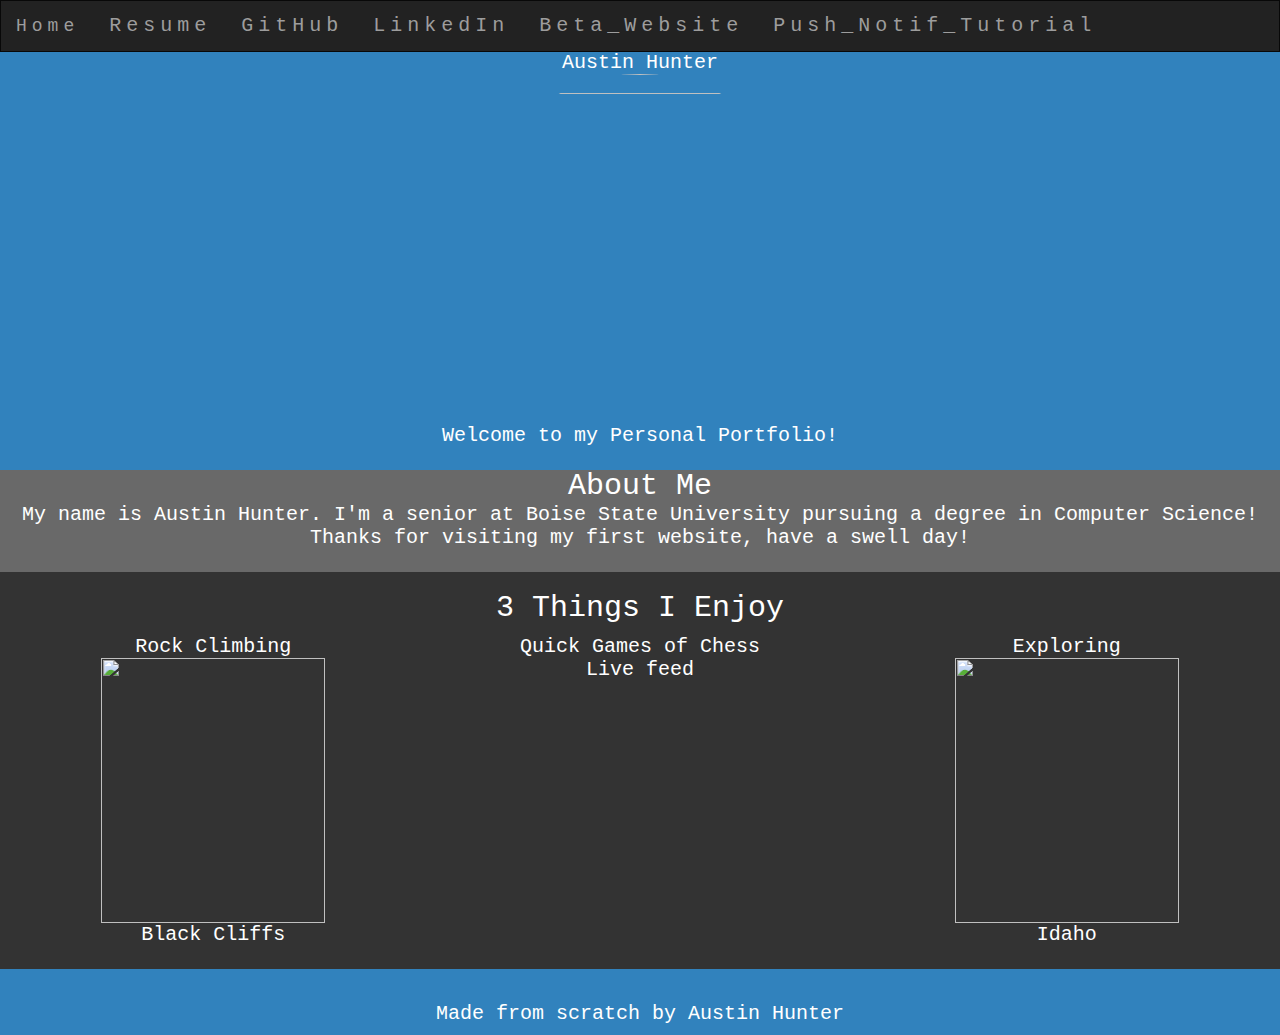
==== index.html @ 00f62030 "Added link" ====
<!DOCTYPE html>
<html lang="en">
<head>
    <title>Austin Hunter</title>
    <meta charset="utf-8">
    <meta name="viewport" content="width=device-width, initial-scale=1">
    <link rel="stylesheet" href="https://maxcdn.bootstrapcdn.com/bootstrap/3.3.7/css/bootstrap.min.css">
    <script src="https://ajax.googleapis.com/ajax/libs/jquery/3.3.1/jquery.min.js"></script>
    <script src="https://maxcdn.bootstrapcdn.com/bootstrap/3.3.7/js/bootstrap.min.js"></script>
    <link rel="stylesheet" type="text/css" href="resources/css/common.css">
    <link rel="stylesheet" type="text/css" href="resources/css/mainStyles.css">

</head>
<body>
  <nav class="navbar navbar-inverse">
    <div class="container-fluid">
      <div class="navbar-header">
        <button type="button" class="navbar-toggle" data-toggle="collapse" data-target="#myNavbar">
          <span class="icon-bar"></span>
          <span class="icon-bar"></span>
          <span class="icon-bar"></span>
        </button>
        <a class="navbar-brand" href="#index.html">Home</a>
      </div>
      <div class="collapse navbar-collapse" id="myNavbar">
        <ul class="nav navbar-nav navbar-left">
          <li><a href="src/Resume01.html" target="_blank">Resume</a></li>
          <li><a href="https://github.com/AustinWalkerHunter" target="_blank">GitHub</a></li>
          <li><a href="https://www.linkedin.com/in/austin-hunter-182105b3/" target="_blank">LinkedIn</a></li>
          <li><a href="https://agile-wave-45393.herokuapp.com" target="_blank">Beta_Website</a></li>
          <li><a href="http://firebasenotificationsnodejs.simplesite.com/442211471" target="_blank">Push_Notif_Tutorial</a></li>
          <!--<li><a href="src/Contact.html" target="_blank">Contact</a></li>-->
        </ul>
        </div>
      </div>
    </div>
  </nav>
  <div class="bg-1">
    <div class="container-fluid text-center">
      <h1>Austin Hunter</h1>
        <img src="resources/Professional_Head_Shot.jpg" class="img-responsive img-circle" style="display:inline" width="350" height="350">
          <p> Welcome to my Personal Portfolio! <br><br></p>
    </div>
  </div>
  <div class="container-fluid bg-2 text-center">
    <div class="container-fluid text-center">
      <h2 style="font-size:150%;">About Me<br></h2>
    </div>
    <p> My name is Austin Hunter. I'm a senior at Boise State University pursuing a degree in Computer
      Science! Thanks for visiting my first website, have a swell day!<br> <br> </p>
  </div>
  <div class="container-fluid bg-3 text-center">
    <h3 style="font-size:150%;"> 3 Things I Enjoy </h3>
    <div class="row">
      <div class="col-sm-4">
        <p>Rock Climbing</p>
        <img src="resources/Rock.jpg" class="pic">
        <p>Black Cliffs</p>
      </div>
      <div class="col-sm-4">
          <p>Quick Games of Chess</p>
        <!--<img src="resources/Chess.gif" class="pic">-->
            <script class="pic" src="https://lichess.org/tv/embed?w=400&h=400"></script>
              <p>Live feed</p>
      </div>
      <div class="col-sm-4">
        <p>Exploring</p>
        <img src="resources/Mountain.JPG" class="pic">
          <p>Idaho</p>
      </div>
    </div>
    <p> <br> </p>
  </div>
</body>

<footer>
  <div class="text-center">
    <p> <br> Made from scratch by Austin Hunter <br></p>
  </div>
</footer>

</html>
---- resources/css/common.css ----
body,ul,ol,li,h1,h2,form,legend,input,textarea,p,th,td{margin:0;padding:0}table{border-collapse:collapse;border-spacing:0}img{border:0}em,strong,th{font-style:normal;font-weight:400}li{list-style:none}th{text-align:left}h1,h2,h3{font-size:100%;font-weight:400}input,textarea,select,button{font-family:inherit;font-size:inherit;font-weight:inherit}time{display:inline-block;white-space:nowrap}@font-face{font-family:lichess;src:url(/assets/font82/fonts/lichess.eot);src:url(/assets/font82/fonts/lichess.eot?#iefix) format("embedded-opentype"),url(/assets/font82/fonts/lichess.woff) format("woff"),url(/assets/font82/fonts/lichess.ttf) format("truetype");font-weight:400;font-style:normal}@font-face{font-family:'pt serif';font-style:italic;font-weight:400;src:local('PT Serif Italic'),local('PTSerif-Italic'),url(https://fonts.gstatic.com/s/ptserif/v8/03aPdn7fFF3H6ngCgAlQzPk_vArhqVIZ0nv9q090hN8.woff2) format('woff2');unicode-range:U+0000-00FF,U+0131,U+0152-0153,U+02C6,U+02DA,U+02DC,U+2000-206F,U+2074,U+20AC,U+2212,U+2215,U+E0FF,U+EFFD,U+F000}.is::before,[data-icon]::before,.user_link .line,.is-after::after{font-size:1.2em;vertical-align:middle;font-family:lichess!important;font-style:normal!important;font-weight:400!important;text-transform:none!important;speak:none;line-height:1;-webkit-font-smoothing:antialiased;-moz-osx-font-smoothing:grayscale;content:attr(data-icon)}.is.text::before,.text[data-icon]::before{margin-right:.27em}[data-icon].is2::before{font-size:20px}[data-icon].is3::before{font-size:22px}[data-icon].is4::before{font-size:30px}.is4.text::before{margin-right:10px}.user_link.online .line,.is-green::before{color:#759900}.is-red::before{color:#dc322f}.is-gold::before{color:#d59120}a.blue{color:#3893e8!important}.user_link .line{opacity:.4;display:inline-block;width:1.5em;text-align:center;vertical-align:-.15em}.user_link.online .line,.user_link .line.patron{opacity:.8}.user_link.online .line.patron{opacity:1}.user_link .line::before{content:'î€'}.user_link .line.patron::before{content:'î€™'}.user_link .line.moderator::before{content:'î€‚'}body.blind_mode .is::before,body.blind_mode .is::after,body.blind_mode [data-icon]::before{content:none;display:none;visibility:hidden}body.blind_mode #blind_mode{text-align:center;padding:5px 0;background:#888;margin-left:0;height:auto}.color-icon.white::before{content:"K"}.color-icon.black::before{content:"J"}.color-icon.random::before{content:"l"}@font-face{font-family:chesssanspiratf;src:url(../fonts/ChessSansPiratf.eot);src:url(../fonts/ChessSansPiratf.eot?#iefix) format("embedded-opentype"),url(../fonts/ChessSansPiratf.woff) format("woff"),url(../fonts/ChessSansPiratf.ttf) format("truetype"),url(../fonts/ChessSansPiratf.svg#lichess) format("svg")}.thin{font-family:roboto}#blind_mode{margin-left:-99999px;height:0}group.radio{display:flex;border-radius:3px;overflow:hidden;border:1px solid #ccc}group.radio div{flex:1 1 auto;position:relative}group.radio input{position:absolute;left:-99999px}group.radio label{box-sizing:border-box;padding:10px;height:100%;background:#fff;display:flex;align-items:center;justify-content:center;cursor:pointer;border-right:1px solid #ccc;transition:background .13s;-moz-user-select:none;-webkit-user-select:none}group.radio div:last-child label{border-right:0}group.radio input:checked+label{background:#d81b60;font-weight:500;color:#fff}#infscr-loading .spinner{margin:10px auto}@keyframes spinnerRotate{100%{transform:rotate(360deg)}}@keyframes spinnerDash{0%,10%{stroke-dasharray:1,270;stroke-dashoffset:0}40%{stroke-dasharray:89,240;stroke-dashoffset:0}100%{stroke-dasharray:1,240;stroke-dashoffset:-110}}@keyframes spinnerColor{0%,20%,100%{stroke:#42a5f5}30%,45%{stroke:#f44336}50%,70%{stroke:#fdd835}75%,95%{stroke:#4caf50}}.inf-more{width:100%}.spinner{width:40px;height:40px;margin:auto}.spinner svg{animation:spinnerRotate 1.5s linear infinite}.spinner circle{stroke:#42a5f5;stroke-width:4;animation:spinnerDash 1.275s ease-in-out infinite,spinnerColor 5.1s linear infinite}.white .spinner circle{animation:spinnerDash 1.275s ease-in-out infinite;stroke:#fff}@keyframes ddloader{0%{background-position:left}100%{background-position:right}}.ddloader{background:url(../images/loader/blackx1.png) no-repeat;animation:ddloader .5s steps(15) infinite;vertical-align:middle;display:inline-block;width:32px;height:8px}#powerTip,#miniGame{width:224px;min-height:3em;cursor:default;background-color:#fff;border:1px solid silver;display:none;position:absolute;z-index:900000;box-shadow:0 .5px 5px rgba(0,0,0,.25),0 .5px 8px rgba(0,0,0,.15)}#miniGame{min-height:262px}#powerTip signal{float:right;margin-right:2px}#powerTip>.title{height:62px;padding:5px 3px;border-bottom:1px solid silver}#powerTip>.title a.user_link{display:block;overflow:hidden;text-overflow:ellipsis}#powerTip a.mini_board{border-width:0 0 1px}#powerTip .mod_info_box{position:relative;padding:5px;background:#888;color:#eee;white-space:nowrap}#powerTip .mod_marks{position:absolute;top:0;right:0;padding:3px 5px;background:#dc322f}#powerTip .mod_marks i{padding:0}#powerTip .country{float:right;font-size:.9em;padding-right:3px}#powerTip .ratings{text-align:center;margin-top:3px}#powerTip .ratings>span{padding:2px 3px;width:20%;text-align:left}#powerTip>.actions{width:100%;display:flex}#powerTip>.actions a{flex:0 0 auto;margin:0;border-radius:0;font-size:.9em;letter-spacing:-1px;text-align:center;padding:0 12px;height:30px;line-height:30px;cursor:pointer;border-width:0 1px 0 0}#powerTip>.actions a.relation{flex:1 1 100%;border-right:0}#powerTip>.actions i{font-style:normal}#powerTip>.actions i::before{font-size:1.5em}#powerTip .confirm{margin-top:10px;width:100%;text-align:center}#powerTip>.game_legend{text-align:center;border-bottom:1px solid silver;padding:3px 0}#powerTip>.score{display:block;font-size:1.2em;text-align:center;border-top:1px solid silver;padding:3px 0}#powerTip>.info .title{display:block;padding:10px 15px;border-bottom:1px solid silver;text-align:center;text-transform:uppercase}#powerTip>.info .content{display:block;padding:15px}#powerTip .spinner{margin:20px auto}#miniGame .spinner{margin:82px auto 0}.clearfix::after{content:".";display:block;height:0;clear:both;visibility:hidden}.clearfix{display:inline-block}.none{display:none}html{min-height:100%}body{font:12px noto sans,lucida grande,lucida sans unicode,Geneva,Verdana,Sans-Serif;color:#707070;background:#eee;background-image:linear-gradient(to bottom,#d7d7d7 0%,#eeeeee 116px);overflow-x:hidden;cursor:default}body.no-select{-moz-user-select:none;-webkit-user-select:none}body.fixed-scroll{overflow-y:scroll}a,a:visited,button,input{color:#747474}a,a:visited,button,.button{cursor:pointer}a,a:hover,a:visited{text-decoration:none}button.a{border:none;background:0 0}strong{font-weight:700}.small{font-size:11.5px}#site_header{width:200px;float:left;position:relative}#site_header a.lang_fallback{font-weight:700;display:inline-block;margin-right:1em}body>div.content{width:1005px;margin:35px auto 30px}.data-count::after,.unread{padding:1px 5px 1px 4px;font-weight:700;border-radius:2px;font-size:.9em}.data-count::after{content:attr(data-count);top:0;right:0;position:absolute;height:11px;padding:1px 4px 1px 3px;line-height:10px}.data-count[data-count='0']::after{display:none}#top{position:relative;height:24px;width:1005px;margin:0 auto;padding-top:5px;box-sizing:border-box;display:flex;flex-flow:row-reverse}#top:hover{z-index:5001}#top .link{font-size:13px;height:24px;line-height:24px;padding:0 8px}#top .dasher .anon{font-size:16px;padding:0 7px}#top>*{position:relative}#top .dropdown{display:none;position:absolute;right:0;top:28px;background:#fff;z-index:3;box-shadow:2px 5px 6px rgba(0,0,0,.3)}#top .shown .dropdown{display:block}#top .dropdown .initiating .spinner{padding:10px 30px}#top .shown a.toggle{background:#fff;height:28px}#top .signin{margin:3px .5em 0;border-color:#d85000;padding:1px 5px;height:17px}#top a.toggle{display:block;transition:color .13s}#top .toggle:hover{color:#303030}@keyframes pulse-once{0%{background:#d85000}100%{background:0 0}}#top a.toggle.pulse{animation:pulse-once 1.5s linear}#reconnecting{opacity:0}body.offline #reconnecting,#network_error{display:inline-block;opacity:1;color:#dc322f}@keyframes reconnected{0%{opacity:1;color:#759900}100%{opacity:0;color:#759900;transform:translateY(-15px)}}body.online.reconnected #reconnecting{animation:reconnected 2s ease-out 1s backwards}body.online #reconnecting::before{content:'J'}#clinput{display:flex;height:24px}#clinput a.link:hover{color:#303030}#clinput input{border:0;border:none;border-bottom:1px solid #888;background:0 0;font-size:14px;color:#555;line-height:24px;margin-right:14px;display:none}#clinput.shown input{display:inline-block}#clinput input:focus{outline:none}body.dark #clinput input{color:#aaa}#site_description{position:absolute;top:-100px}#lichess{margin-left:211px}#site_title{width:130px;font-size:30px;display:block;margin-bottom:3px;color:#555;opacity:.7;transition:opacity .13s;white-space:nowrap}#site_title:hover{opacity:1}#site_title span.extension{opacity:.7}#site_title span.kiddo{opacity:.7;margin-right:5px;font-size:.9em}.country>img{vertical-align:middle}div.content_box{border:1px solid #ccc;background:#fff;padding:20px 24px 24px;text-align:left;box-shadow:0 1px 4px rgba(0,0,0,.15)}div.content_box h1{font-size:1.8em;font-weight:400;display:inline}div.content_box.small_box{width:530px}div.content_box.no_padding{padding:0}div.content_box.no_padding h1{display:block;padding:20px 25px}div.content_box_top{padding:10px 0 0 20px;background-color:#f0f0f0;background-image:linear-gradient(to bottom,#fafafa 0%,#f0f0f0 100%);text-shadow:0 1px 0 #fff}div.content_box_top .link:hover{background:#fff}div.content_box_top h1.lichess_title{display:inline;padding:0}div.content_box .content_box_content{padding:20px}div.content_box_inter{padding-left:25px;background:#f0f0f0;border-top:1px solid #ccc;border-bottom:1px solid #ccc;display:block;white-space:nowrap}div.content_box .lichess_title{font-size:2em;display:block;margin-bottom:.5em}div.content_box table.datatable{width:100%;margin-top:20px}div.content_box table.datatable td{padding:5px 10px}div.content_box table.datatable tr:nth-child(odd){background:#eee}table.slist{width:100%;border-bottom:1px solid #d4d4d4}table.slist thead th{border-top:1px solid #d4d4d4;border-bottom:1px solid #d4d4d4;padding:.4em .6em}table.slist thead th.large{font-size:1.4em}table.slist td{padding:.6em;font-size:1.1em}table.slist td .label{font-family:monospace;font-size:10px}table.slist tbody tr:nth-child(even){background:#f4f4f4}table.slist td:first-child,table.slist th:first-child{padding-left:25px}div.side h2{text-align:center;font-size:1.5em}.side_box{margin-top:12px;margin-left:-30px;width:226px;box-sizing:border-box}div.side_box,div.box{border:1px solid #ccc}div.side_box.padded{padding:7px}div.side_box .top,div.box .top{border-bottom:1px solid #ccc;padding:3px 5px;font-weight:700;color:#999}div.side_box .padded{padding:7px}@media(max-width:1070px){.side_box,#site_header a.stream{margin-left:0!important;width:196px!important}}.notification .message_infos,.notification .game_infos,div.side_box .game_infos{padding-left:36px;position:relative}.notification .message_infos,.notification .game_infos{display:block}div.side_box .game_infos{border-bottom:1px solid #ccc;padding-bottom:8px;margin-bottom:6px}div.side_box .players .player{overflow:hidden;white-space:nowrap}.notification .message_infos::before,.notification .game_infos::before,div.side_box .game_infos::before{position:absolute;top:2px;left:0;font-size:30px;opacity:.7}.side_box .bookmark{position:absolute;right:0;z-index:10;display:none}.side_box .bookmark,body.mobile .side_box .bookmark{display:block}.bookmark:not(.bookmarked) .on,.bookmark.bookmarked .off{display:none}div.side_box .game_infos .setup{display:block}div.side_box .game_infos .variant-link{border-bottom:1px dotted #747474}div.side_box div.status{text-align:center;margin-top:5px}div.side_box div.user_tv h2{overflow:hidden;text-overflow:ellipsis;white-space:nowrap}#chat.side_box{height:350px}div.side div.confrontation{text-align:center;margin-bottom:5px}div.side div.confrontation em{font-style:italic}div.side div.buttons{width:228px;margin-left:-30px;margin-top:2em;text-align:center}div.side form.search{margin:1em 0 0}div.side form.search input{box-sizing:border-box;border:1px solid #ccc;padding:3px 5px;width:198px}#site_header div.side_menu{margin-top:15px}#site_header div.side_menu a{padding:8px 0 8px 8px;display:block;width:203px;transition:background .13s}#site_header div.side_menu a::before{opacity:.8}#site_header div.side_menu a:hover{background:rgba(255,255,255,.5)}#site_header div.side_menu a.active{background:#fff;border:1px solid #dadada;border-right:none}#site_header div.side_menu .sep{margin:10px}.context-streamer,.deep_link{display:block;padding:5px;margin:0 0 1px -30px;color:#fff!important;background:rgba(117,153,0,.5);overflow:hidden;white-space:nowrap;border-radius:0 0 3px 3px}.context-streamer::before{font-size:1.5em}.context-streamer:hover{background:rgba(117,153,0,.7)}#ham-plate{cursor:pointer}#hamburger{font-size:16px}#topmenu{position:absolute;top:0;left:-10px;font-size:13px}#topmenu section{position:relative;float:left;margin:0}#topmenu section>a{color:#888;display:block;padding:7px 12px;text-transform:uppercase;text-shadow:0 1px 1px #fff}#topmenu section:hover>a{background:#fff}#topmenu.hover section:hover div{display:block}#topmenu div{display:none;position:absolute;top:100%;left:0;font-size:12px;background:#fff;width:148px;box-shadow:2px 5px 6px rgba(0,0,0,.3)}#topmenu div a{display:block;padding:6px 10px;transition:background .13s}#topmenu div a:hover{background:#f0f0f0;color:#444}#user_tag{font-weight:700}#challenge_notifications_tag.none{display:none!important}#challenge_notifications_tag span:before{font-size:1.45em;padding-left:3px}#notifications{position:absolute;top:-20px;left:-30px;width:228px;z-index:2}#notifications a{font-weight:700}#notifications>div{border:1px solid silver;padding:6px 8px 7px;margin-bottom:8px;border-radius:2px;box-shadow:0 0 3px 0 #d85000;transition:box-shadow 1.5s}#notifications .actions{margin-top:10px;display:flex;justify-content:space-between}#site_notifications_tag span::before{font-size:1.45em;padding-left:3px}span.progress>.positive{color:#759900}span.progress>.negative{color:#ac524f}#friend_box{position:fixed;bottom:0;right:0;z-index:3;background:#fff;border:1px solid #ccc;border-right:0;min-width:150px;max-height:95%;backface-visibility:hidden}#friend_box:hover{overflow-y:auto}#friend_box .title{cursor:pointer;padding:3px 5px;border-bottom:1px solid #ccc}#friend_box .content div{display:flex}#friend_box .content a{flex:1 1 100%;padding:3px 0;display:block;transition:background .13s}#friend_box .content a.user_link{max-width:150px;overflow:hidden;text-overflow:ellipsis}#friend_box .content i.line{opacity:.6}#friend_box .content a.tv{flex:0 0 auto;padding:0 5px}#friend_box .content a.friend-study{flex:0 0 auto;padding:2px 5px 0}#friend_box .content a:hover{background:#f0f0f0}#friend_box .nobody{text-align:center;height:100%;padding:3px 5px}#friend_box .nobody span{display:block;margin:5px}#friend_box a.find{display:none;margin:7px;font-style:normal}#friend_box div.nobody:hover a.find{display:block}.user_link{white-space:nowrap}.user_link span.rp:before{content:" "}.user_link span.rp.up{color:#759900}.user_link span.rp.down{color:#ac524f}.user_link span.title{color:#d59120;font-weight:700}.user_link span.title[data-bot]{color:#d756e6}div.warning{padding:5px;background:#f2dede;line-height:16px;border:1px solid #eed3d7;color:#894a48}div.join_warning{margin:1em}.crosstable th,#friend_box .title,div.side_box div.top,div.box div.top,.undertable_top,.button,a.button,.button:visited,group.radio label,#notifications>div,div.vstext,div.user_show div.content_box_inter.tabs,#qa .answers-header,table.slist thead{background:linear-gradient(to bottom,rgba(245,245,245,1) 0%,rgba(240,240,240,1) 100%);text-shadow:0 1px 0 #fff;color:#848484}.button.big{font-size:1.6em}.undertable_top,.button,a.button,.button:visited,table.slist thead{font-weight:700}.button:disabled,a.button:disabled{opacity:.5}.button,a.button{padding:6px 11px;white-space:nowrap;text-decoration:none!important}.button.thin,a.button.thin{padding:0 8px}.button,a.button{border:1px solid #e2e2e2;border-radius:2px}.button.frameless{border:0;background:0 0}.button:hover,a.button:hover,group.radio label:hover{border-color:#e2e2e2;background:#f8f8f8;background:linear-gradient(to bottom,rgba(248,248,248,1) 0%,rgba(243,243,243,1) 100%)}.button:active,a.button:active{box-shadow:0 1px 2px rgba(0,0,0,.12) inset}.button.active,.button.active:hover,group.radio input:checked+label,div.pagination span.current,.data-count::after,.pocket piece::after,.unread,.progressbar.flashy .current,#simul .game_list .host.vstext,#import_game .progression{color:#fff!important;text-shadow:0 1px 0 #000!important;background:#d85000!important;box-shadow:0 3px 4px rgba(0,0,0,.15) inset!important}.fbt{background:0 0;border:none;outline:none;padding:10px 13px;text-transform:uppercase;-webkit-user-select:none;-moz-user-select:none;-ms-user-select:none;cursor:pointer}@keyframes fbt-glowing{50%{background:rgba(56,147,232,.3)}}.fbt.glowed{box-shadow:none;animation:fbt-glowing 1.5s ease-in-out infinite}.fbt:disabled{opacity:.5;cursor:default}.fbt:disabled *{opacity:.5}.fbt:not(:disabled):hover{background:rgba(56,147,232,.8);color:#fff!important;animation:none}.fbt:not(:disabled):active,body.base .fbt.active{background:#3893e8!important;color:#fff}.fbt.active span{color:#fff}.fbt.active-soft,.fbt.active-soft:hover{color:#fff!important;text-shadow:0 1px 0 #000!important;background:#bbb!important;border-color:#aaa!important;box-shadow:0 3px 4px rgba(0,0,0,.15) inset!important}div.game_row{display:block;padding:15px 20px;height:224px;border-bottom:1px solid #eaeaea;position:relative;cursor:pointer;transition:background .17s}div.game_row:nth-child(odd){background:#f4f4f4}div.game_row:hover{background:rgba(191,231,255,.5)}div.game_row a{position:relative;z-index:3}div.game_row a.game_link_overlay{position:absolute;z-index:2;top:0;left:0;width:100%;height:100%}div.game_row a.mini_board{position:absolute;top:15px;left:10px}div.game_row div.infos{position:absolute;top:15px;left:298px;width:476px;height:226px}div.game_row div.infos::before{position:absolute;top:0;left:-45px;font-size:40px;opacity:.7}div.game_row div.header strong{font-size:1.4em;text-transform:uppercase;display:block;font-family:roboto;font-weight:300}div.game_row div.versus{overflow:hidden}div.game_row div.versus{margin:15px 0 0 -52px;width:528px}div.game_row div.versus>div{float:left}div.game_row div.versus .swords{width:60px;text-align:center;font-size:30px;margin-top:2px;opacity:.7}div.game_row div.versus .player{font-size:1.5em;width:234px;text-align:right}div.game_row div.versus .player.black{text-align:left}div.game_row div.versus a{font-weight:700}div.game_row div.versus span.anon{line-height:2.5em}div.game_row div.result{display:block;font-size:1.3em;margin:5px 0 20px -52px;width:528px;text-align:center}div.game_row div.opening{font-weight:700}div.game_row span.up{color:#759900}div.game_row span.down{color:#ac524f}div.game_row div.metadata{margin-top:10px}div.game_list.playing{margin-top:1.4em}div.game_list.playing>div{display:inline-block;margin:0 10.5px 11px 11px}div.vstext{width:212px;line-height:1.2em;height:2.4em;overflow:hidden;white-space:nowrap;padding:5px;border:1px solid #ccc;border-width:0 1px 1px;position:relative}div.vstext>.center{width:100%;text-align:center;position:absolute;bottom:4px;left:0;font-size:.9em}div.vstext .left,div.vstext .right{max-width:50%;text-overflow:ellipsis;overflow:hidden}div.vstext .left{float:left;text-align:left}div.vstext .right{float:right;text-align:right}.mini_board{display:block}.mini_board .cg-board-wrap{width: 400px !important;height: 400px !important;}#challenge .lichess_overboard .cg-board-wrap{width:224px!important;height:224px!important;margin:auto}#now_playing{padding:4px 0 0 4px;display:flex;flex-flow:row wrap}#now_playing>a{padding:4px;transition:background .13s;background:rgba(255,255,255,.6)}#now_playing>a:hover{background:rgba(191,231,255,.7)}#now_playing .meta{display:block;text-align:center;width:160px;overflow:hidden}#now_playing .indicator{color:#d85000;margin-top:-3px;display:block}#now_playing .cg-board-wrap{width:160px;height:160px}div.lichess_overboard h2{margin-bottom:1em;font-size:1.4em;padding:0 2em}div.lichess_overboard .target{display:inline-block;margin-bottom:2em}.undertable{font-size:11.5px;margin-top:15px}.undertable_top{border:1px solid #ccc;padding:3px 5px;display:flex;justify-content:space-between}.undertable_top a.more{padding-right:2px;font-weight:400;order:2}.undertable_top span.title{font-weight:700;color:#999}div.undertable_inner{border:1px solid #ccc;border-top:0;height:202px;width:auto;overflow:hidden;background-color:#fff}.undertable_inner:hover{overflow-y:auto}.undertable a.user_link{font-weight:700;color:#a0a0a0}.undertable table{width:100%;height:100%}.undertable td{padding:6px 5px;border-top:1px solid #eaeaea}.undertable tr:first-child td{border-top:none}.crosstable table{width:100%;margin:1em 0}.crosstable td{text-align:center;background:#fff;border:1px solid #eee;padding:0;min-width:13px}.crosstable td a{line-height:2em;font-size:1.1em;display:block;width:100%}.crosstable tr:first-child td:hover a,.crosstable tr:first-child td.current a{padding-top:2px;margin-top:-4px;border-top:2px solid gray}.crosstable tr:last-child td:hover a,.crosstable tr:last-child td.current a{padding-bottom:2px;margin-bottom:-4px;border-bottom:2px solid gray}.crosstable tr td.current a{border-color:#d85000!important}.crosstable td.new{border:1px solid #ccc}.crosstable tr:first-child td.new,.crosstable tr:first-child th.matchup{border-top:3px solid #ccc}.crosstable tr:last-child td.new,.crosstable tr:last-child th.matchup{border-bottom:3px solid #ccc}.crosstable td.sep,.crosstable th.user{border-left:3px solid #ccc}body.base .crosstable .win{font-weight:700;color:#759900}body.base .crosstable .loss{color:#ac524f}.crosstable td:nth-last-child(3){border-right:1px solid #ccc}.crosstable th{border:1px solid #ccc;padding:3px}.crosstable .score,.crosstable .matchup{font-size:1.3em;text-align:center}.crosstable .matchup{background:#fff}.crosstable .user{padding-left:7px;max-width:112px;overflow:hidden}.crosstable .unavailable{margin-top:40px;opacity:.7}.progressbar{background:#e0e0e0;border:1px solid #ddd;border-radius:5px;padding:1px;box-shadow:0 1px 2px rgba(0,0,0,.12) inset}.progressbar .current{background:#d8a050;height:12px;border-radius:4px}.progressbar.flashy.green .current{background-color:#759900!important}.glowed{box-shadow:0 0 5px 1px #e89000,0 0 10px 1px #d85000}a.hover_text>.base,a.hover_text:hover>.hover{display:inline-block}a.hover_text>.hover,a.hover_text:hover>.base{display:none}::-webkit-input-placeholder{color:#888}:-ms-input-placeholder{color:#888}button::-moz-focus-inner{border:0;padding:0}div.user_actions{white-space:nowrap}div.user_actions .button{margin:0 -3px}input.copyable,textarea.copyable{background:#eee;padding:3px 5px;border:1px solid #ccc}.flag{display:inline-block;width:16px;height:16px;vertical-align:middle}.scroll-shadow-soft{background:linear-gradient(#eee 30%,rgba(247,247,247,0)),linear-gradient(rgba(247,247,247,0),#eee 70%) 0 100%,radial-gradient(farthest-side at 50% 0,rgba(0,0,0,.2),rgba(0,0,0,0)),radial-gradient(farthest-side at 50% 100%,rgba(0,0,0,.2),rgba(0,0,0,0)) 0 100%}.scroll-shadow-hard{background:linear-gradient(#fff 30%,rgba(255,255,255,0)),linear-gradient(rgba(255,255,255,0),#fff 70%) 0 100%,radial-gradient(farthest-side at 50% 0,rgba(0,0,0,.2),rgba(0,0,0,0)),radial-gradient(farthest-side at 50% 100%,rgba(0,0,0,.2),rgba(0,0,0,0)) 0 100%}.scroll-shadow-soft,.scroll-shadow-hard{background-repeat:no-repeat;background-size:100% 20px,100% 20px,100% 10px,100% 10px;background-attachment:local,local,scroll,scroll}[data-hint]{display:inline-block;position:relative}[data-hint]:before,[data-hint]:after{position:absolute;will-change:transform;visibility:hidden;opacity:0;z-index:900005;pointer-events:none;transition:.2s ease}[data-hint]:hover:before,[data-hint]:hover:after{visibility:visible;opacity:1}[data-hint]:before{content:'';position:absolute;background:0 0;border:6px solid transparent;z-index:900006}[data-hint]:after{content:attr(data-hint);background:#404040;color:#e0e0e0;text-shadow:0 -1px 0 #000;padding:8px 10px;line-height:12px;white-space:nowrap;border-radius:2px;box-shadow:4px 4px 8px rgba(0,0,0,.3);letter-spacing:normal;font-size:12px;font-weight:400;font-style:inherit;font-family:noto sans;text-transform:none!important}.hint--bottom:before,.hint--bottom-left:before{border-bottom-color:#404040}.hint--top:before,.hint--top-left:before{border-top-color:#404040}.hint--bottom:before{margin-top:-12px}.hint--bottom:after{margin-left:-18px}.hint--bottom:before,.hint--bottom:after{top:100%;left:50%}.hint--bottom:hover:after,.hint--bottom:hover:before{transform:translateY(8px)}.hint--top:before{margin-bottom:-12px}.hint--top:after{margin-left:-18px}.hint--top:before,.hint--top:after{bottom:100%;left:50%}.hint--top:hover:after,.hint--top:hover:before{transform:translateY(-8px)}.hint--top-left:before{margin-bottom:-12px}.hint--top-left:after{margin-right:-6px}.hint--top-left:before,.hint--top-left:after{bottom:100%;right:30%}.hint--top-left:hover:after,.hint--top-left:hover:before{transform:translateY(-8px)}.hint--bottom-left:before{margin-top:-12px}.hint--bottom-left:after{margin-right:-6px}.hint--bottom-left:before,.hint--bottom-left:after{top:100%;right:30%}.hint--bottom-left:hover:after,.hint--bottom-left:hover:before{transform:translateY(8px)}.hint--left:before{margin-right:-12px;margin-top:-6px}.hint--left:after{margin-right:-14px}.hint--left:before,.hint--left:after{right:100%;bottom:50%}.hint--left:hover:after,.hint--left:hover:before{transform:translateX(-8px)}#lichess .continue_with{display:none}.continue_with .button{display:inline-block;margin:1em}#modal-overlay{display:block;position:fixed;top:0;left:0;height:100%;width:100%;overflow:auto;background:rgba(0,0,0,.5);z-index:5;cursor:pointer}#modal-wrap{display:inline-block;position:relative;top:50%;left:50%;transform:translate(-50%,-50%);padding:20px;border-radius:3px;box-shadow:0 0 95px 25px rgba(0,0,0,.8);background:#fff;text-align:center;cursor:default}#modal-wrap a{color:#3893e8}#modal-wrap .block_buttons .button{display:block;margin:.8em 0}#modal-wrap .close,div.lichess_overboard .close{position:absolute;top:-13px;right:-13px;display:block;font-size:16px;line-height:27px;width:32px;height:32px;background:#fff;border-radius:50%;cursor:pointer}#modal-wrap .close:hover,div.lichess_overboard .close:hover{background:#f0f0f0}@keyframes fire{0%{text-shadow:0 0 6.66px #fefcc9,3.33px -3.33px 10px #fefcc9,-6.66px -6.66px 13.33px #feec85,7.33px -14px 20px #ffae34,-7.33px -19.33px 16.66px #ec760c,0 -27.33px 26.66px #cd4606,3.33px -30px 26.66px #973716}100%{text-shadow:0 .5px 7.66px #fefcc9,3.33px -4px 12px #feec85,-6.66px -7.66px 16.33px #ffae34,6.66px -16.33px 24.66px #ec760c,-6.66px -25px 25px #cd4606,0 -32px 34px #973716,3.33px -33px 32px #451b0e}}.fire_trophy{color:rgba(0,0,0,.6);font-size:60px;display:block;text-shadow:0 0 6.66px #fefcc9,3.33px -3.33px 10px #fefcc9,-6.66px -6.66px 13.33px #feec85,7.33px -14px 20px #ffae34,-7.33px -19.33px 16.66px #ec760c,0 -27.33px 26.66px #cd4606,3.33px -30px 26.66px #973716}.fire_trophy:hover{animation:fire 1.5s ease-in-out infinite alternate}.cmn-toggle{position:absolute;margin-left:-9999px;visibility:hidden}.cmn-toggle+label{display:block;position:relative;cursor:pointer;outline:none;-webkit-user-select:none;-moz-user-select:none}input.cmn-toggle+label{padding:1px;width:34px;height:20px;background-color:#aaa;border-radius:20px}input.cmn-toggle+label::before,input.cmn-toggle+label::after{display:block;position:absolute;top:1px;left:1px;bottom:1px;content:""}input.cmn-toggle+label::before{right:1px;background-color:#ccc;border-radius:20px}input.cmn-toggle:hover+label::before{transition:background .2s}input.cmn-toggle+label::after{width:20px;background-color:#fff;border-radius:100%;box-shadow:0 1px 2.5px rgba(0,0,0,.3)}input.cmn-toggle:hover+label::after{transition:margin .2s}input.cmn-toggle:checked+label::before{background-color:rgba(117,153,0,.4)!important}input.cmn-toggle:checked+label::after{margin-left:14px}.hopscotch-content a{text-decoration:underline}signal{display:inline-block;height:1em;width:1.5em;overflow:visible;white-space:nowrap}signal>i{width:20%;margin-left:1px;display:inline-block;height:40%;background-color:#759900}signal>i:nth-child(2){height:60%}signal>i:nth-child(3){height:80%}signal>i:nth-child(4){height:100%}signal.q1>i{background-color:#dc322f}signal.q2>i{background-color:#d59120}signal>i.off{background-color:#d0d0d0}.embedding_analyse,iframe.analyse,iframe.video{width:744px;height:460px;background:rgba(127,127,127,.05);display:flex;align-items:center;justify-content:center;box-shadow:0 0 5px rgba(0,0,0,.2);border:none;margin:1em 0}img.embed{max-height:400px;max-width:100%;background:rgba(127,127,127,.05);box-shadow:0 0 5px rgba(0,0,0,.2)}body ::-webkit-scrollbar,body ::-webkit-scrollbar-corner{width:8px;background:#eee}body ::-webkit-scrollbar-thumb{background:rgba(204,204,204,.7)}body ::-webkit-scrollbar-thumb:hover{background:rgba(50,50,50,.2)}body ::-webkit-scrollbar-thumb:active{background:rgba(50,50,50,.3)}body ::-webkit-scrollbar-track{box-shadow:0 0 6px rgba(50,50,50,.3) inset}
---- resources/css/mainStyles.css ----
.navbar {
    margin-bottom: 0;
    border-radius: 0;
    font-size: 20px;
    letter-spacing: 5px;
}
.bg-1 {
    margin: 0;
    background-color: #3182bd;
    color: #ffffff;
}
.bg-2 {
    margin: 0;
    background-color: #696969;
    color: #ffffff;
}
.bg-3 {
    margin: 0;
    background-color:  #333333;
    color: #ffffff;
}
.bg-4 {
    margin: 0;
    background-color: #696969;
    color: #ffffff;
}

.pic{
    width: 224px;
    height: 265px;
}
.mini_board .cg-board-wrap {
    width: 400px !important;
    height: 400px !important;
}

body {
    font: 20px "courier";
    color: #A9A9A9;
    background-color: #222222;
}
footer {
    background-color: #3182bd;
    padding: 10px;
    color: #ffffff;
}
title{
    background-color:LightGray;
    font-size: 15px;
}

.fam{

    display: inline;
    float: right;
    margin-top: 1%;
    padding: 0;
    border-bottom: 0;
}
a:hover{
    text-decoration: none;
    color: white;
}
a{
    color: #9d9d9d;
}
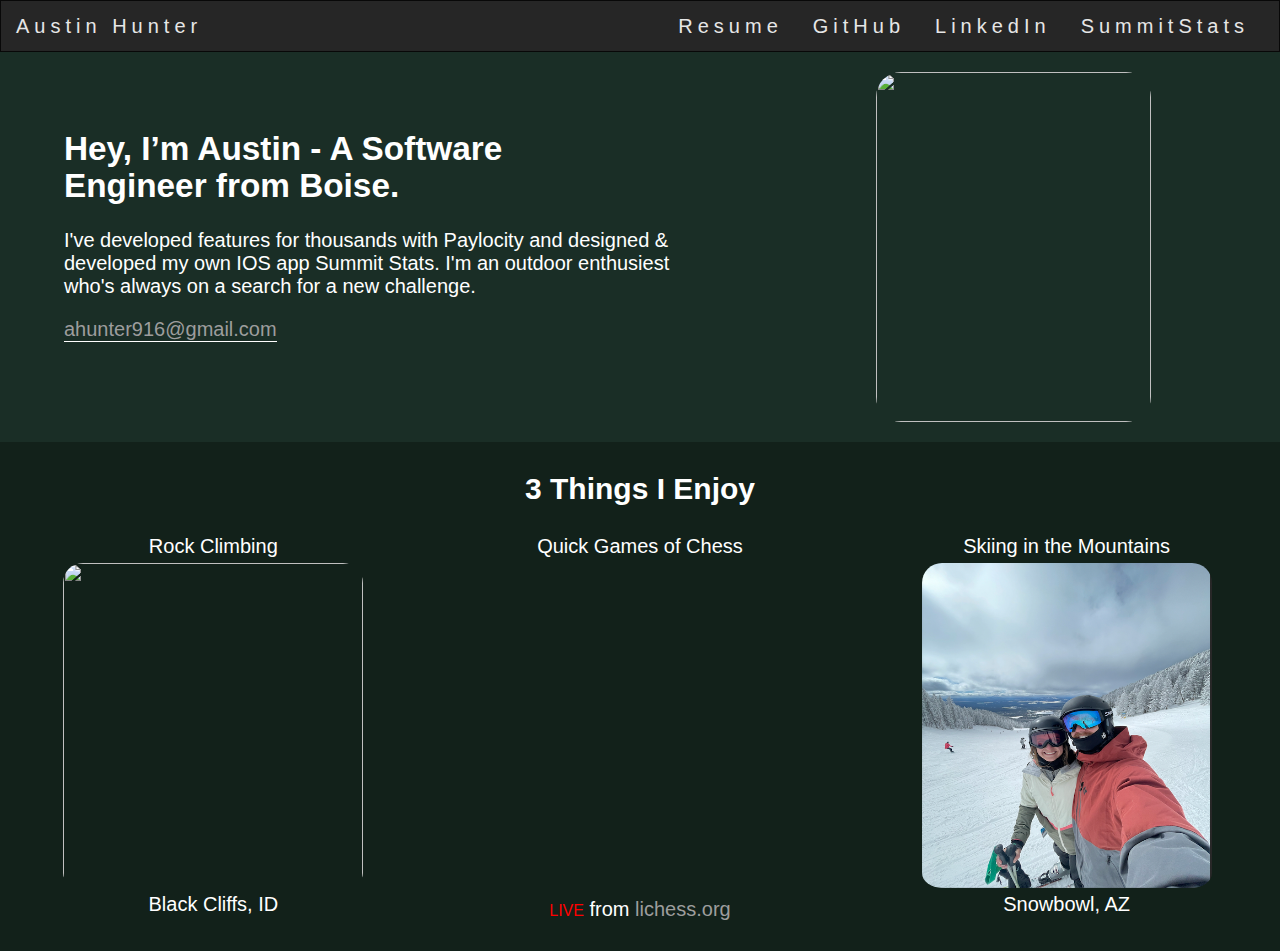
==== commit 37365e30: "Updating website" ====
--- a/index.html
+++ b/index.html
@@ -1,17 +1,26 @@
 <!DOCTYPE html>
-<html lang="en">
+<html lang="en" class="background">
 <head>
-    <title>Austin Hunter</title>
-    <meta charset="utf-8">
-    <meta name="viewport" content="width=device-width, initial-scale=1">
-    <link rel="stylesheet" href="https://maxcdn.bootstrapcdn.com/bootstrap/3.3.7/css/bootstrap.min.css">
-    <script src="https://ajax.googleapis.com/ajax/libs/jquery/3.3.1/jquery.min.js"></script>
-    <script src="https://maxcdn.bootstrapcdn.com/bootstrap/3.3.7/js/bootstrap.min.js"></script>
-    <link rel="stylesheet" type="text/css" href="resources/css/common.css">
-    <link rel="stylesheet" type="text/css" href="resources/css/mainStyles.css">
+  <title>Austin Hunter</title>
+  <meta charset="utf-8">
+  <meta name="viewport" content="width=device-width, initial-scale=1">
+  <link rel="stylesheet" href="https://maxcdn.bootstrapcdn.com/bootstrap/3.3.7/css/bootstrap.min.css">
+  <link rel="shortcut icon" type="image/png" href="favicon.ico"/>
+  <script src="https://ajax.googleapis.com/ajax/libs/jquery/3.3.1/jquery.min.js"></script>
+  <script src="https://maxcdn.bootstrapcdn.com/bootstrap/3.3.7/js/bootstrap.min.js"></script>
+  <!-- Global site tag (gtag.js) - Google Analytics -->
+  <script async src="https://www.googletagmanager.com/gtag/js?id=UA-139880987-1"></script>
+  <script>
+      window.dataLayer = window.dataLayer || [];
+      function gtag(){dataLayer.push(arguments);}
+      gtag('js', new Date());
 
+      gtag('config', 'UA-139880987-1');
+  </script>
+  <link rel="stylesheet" type="text/css" href="resources/css/common.css">
+  <link rel="stylesheet" type="text/css" href="resources/css/mainStyles.css">
 </head>
-<body>
+<body class="main-container">
   <nav class="navbar navbar-inverse">
     <div class="container-fluid">
       <div class="navbar-header">
@@ -20,63 +29,80 @@
           <span class="icon-bar"></span>
           <span class="icon-bar"></span>
         </button>
-        <a class="navbar-brand" href="#index.html">Home</a>
+        <a class="navText navbar-brand" href="#index.html">Austin Hunter</a>
       </div>
       <div class="collapse navbar-collapse" id="myNavbar">
-        <ul class="nav navbar-nav navbar-left">
-          <li><a href="src/Resume01.html" target="_blank">Resume</a></li>
-          <li><a href="https://github.com/AustinWalkerHunter" target="_blank">GitHub</a></li>
-          <li><a href="https://www.linkedin.com/in/austin-hunter-182105b3/" target="_blank">LinkedIn</a></li>
-          <li><a href="https://agile-wave-45393.herokuapp.com" target="_blank">Beta_Website</a></li>
-          <li><a href="http://firebasenotificationsnodejs.simplesite.com/442211471" target="_blank">Push_Notif_Tutorial</a></li>
-          <!--<li><a href="src/Contact.html" target="_blank">Contact</a></li>-->
-        </ul>
-        </div>
+        <ul class="nav navbar-nav navbar-right">
+          <li>
+            <a class="navText" href="resources/AustinHunter_Resume.pdf" target="_blank">Resume</a>
+          </li>
+          <li><a class="navText" href="https://github.com/AustinWalkerHunter" target="_blank">GitHub</a></li>
+          <li><a class="navText" href="https://www.linkedin.com/in/austin-hunter-182105b3/" target="_blank">LinkedIn</a></li>
+          <li><a class="navText" href="https://apps.apple.com/ca/app/summit-stats/id1643467168?platform=iphone" target="_blank">SummitStats</a></li>
+          <!-- <li class="nav-item dropdown">
+            <a class="nav-link dropdown-toggle" href="#" id="navbarDropdownMenuLink" data-toggle="dropdown" aria-haspopup="true" aria-expanded="false">
+              Side Projects
+            </a>
+            <div class="dropdown-menu">
+              <a class="bottomSpace" href="https://agile-wave-45393.herokuapp.com" target="_blank">Family Website</a>
+              <hr>
+              <a href="http://firebasenotificationsnodejs.simplesite.com/442211471" target="_blank">Push Tutorial</a>
+              <hr>
+              <a href="https://austinwalkerhunter.github.io/JavaScript_Introduction/" target="_blank">JavaScript Intro</a>
+              <hr class="hr">
+            </div>
+          </li> -->
+          </ul>
       </div>
     </div>
   </nav>
-  <div class="bg-1">
-    <div class="container-fluid text-center">
-      <h1>Austin Hunter</h1>
-        <img src="resources/Professional_Head_Shot.jpg" class="img-responsive img-circle" style="display:inline" width="350" height="350">
-          <p> Welcome to my Personal Portfolio! <br><br></p>
-    </div>
+  <div class="container-fluid">
+  <div class="header row">
+        <div class="col-sm-7 header-content">
+          <h1 class="header-title TBspace">Hey, I’m Austin - A Software
+            Engineer from Boise.</h1>
+          <p class="aboutMe-content">I've developed features for thousands with Paylocity and designed & developed my own IOS app Summit Stats. I'm an outdoor enthusiest who's always on a search for a new challenge.</p>
+          <div class="aboutMe-email"><a  href = "mailto: ahunter916@gmail.com">ahunter916@gmail.com</a></div>
+        </div>
+        <div class="col-sm-5 profilePic-container">
+            <img src="resources/profilePic.jpg" class="img-responsive profilePic">
+         </div>
+   </div>
+   </div> 
+
+  <div class="container-fluid activites-container text-center">
+    <div class="row">
+      <div id="normalView">
+        <h3 class="enjoy bottom_space"><a id="contentWord" onclick="showHiddenContent()">3 Things I Enjoy</a></h3>
+        <div class="col-sm-4">
+          <p class="smallBotSpace">Rock Climbing</p>
+          <img src="resources/Rock.jpg" class="pic">
+          <p class="bottom_space">Black Cliffs, ID</p>
+        </div>
+        <div class="col-sm-4" id="chess">
+          <p class="smallBotSpace">Quick Games of Chess</p>
+          <iframe src="https://lichess.org/tv/frame?theme=brown&bg=light" style="width: 300px; height: 330px;" allowtransparency="true" frameborder="0"></iframe>
+          <p class="bottom_space"><span class="live-text">LIVE</span> from <a href="https://lichess.org/tv">lichess.org</a></p>
+        </div>
+        <div class="col-sm-4">
+          <p class="smallBotSpace">Skiing in the Mountains</p>
+          <img src="resources/skiing.png" class="picWider">
+            <p class="bottom_space">Snowbowl, AZ</p>
+        </div>
+      </div>
+      <div id="hiddenContent">
+        <h3 class="TBspace">You found hidden content!</h3>
+        <h4>SCORE : <span id="score">0</span></h4>
+        <h4>High Score = <span id="highScore">100</span></h4>
+        <canvas id="canvas" width="300" height="300"></canvas><br>
+        <div>
+          <button class="btn btn-warning TBspace" id="playGame" onclick="play()">Play!</button>
+          <button class="btn btn-warning TBspace" id="restartGame" onclick="restart()">Restart</button>
+          <button class="btn btn-primary TBspace" onclick="hideHiddenContent()">Quit</button>
+        </div>
+      </div>
+   </div>
   </div>
-  <div class="container-fluid bg-2 text-center">
-    <div class="container-fluid text-center">
-      <h2 style="font-size:150%;">About Me<br></h2>
-    </div>
-    <p> My name is Austin Hunter. I'm a senior at Boise State University pursuing a degree in Computer
-      Science! Thanks for visiting my first website, have a swell day!<br> <br> </p>
-  </div>
-  <div class="container-fluid bg-3 text-center">
-    <h3 style="font-size:150%;"> 3 Things I Enjoy </h3>
-    <div class="row">
-      <div class="col-sm-4">
-        <p>Rock Climbing</p>
-        <img src="resources/Rock.jpg" class="pic">
-        <p>Black Cliffs</p>
-      </div>
-      <div class="col-sm-4">
-          <p>Quick Games of Chess</p>
-        <!--<img src="resources/Chess.gif" class="pic">-->
-            <script class="pic" src="https://lichess.org/tv/embed?w=400&h=400"></script>
-              <p>Live feed</p>
-      </div>
-      <div class="col-sm-4">
-        <p>Exploring</p>
-        <img src="resources/Mountain.JPG" class="pic">
-          <p>Idaho</p>
-      </div>
-    </div>
-    <p> <br> </p>
-  </div>
+  <script src="snake.js"></script>
 </body>
-
-<footer>
-  <div class="text-center">
-    <p> <br> Made from scratch by Austin Hunter <br></p>
-  </div>
-</footer>
-
 </html>
--- a/resources/css/mainStyles.css
+++ b/resources/css/mainStyles.css
@@ -1,37 +1,100 @@
+.main-container {
+    font-family: 'Circular Std', sans-serif;             
+}
+
+.background {
+    background-color: #12211b;
+}
 .navbar {
+    background-color: #262626;
     margin-bottom: 0;
     border-radius: 0;
-    font-size: 20px;
+    font-size: 20pt;
     letter-spacing: 5px;
 }
-.bg-1 {
-    margin: 0;
-    background-color: #3182bd;
-    color: #ffffff;
+
+.navText {
+    color: #e6e6e6 !important;
+    font-size: 15pt;
 }
-.bg-2 {
-    margin: 0;
-    background-color: #696969;
-    color: #ffffff;
+
+.header-content {
+    justify-content: center;
+    align-items: center;
+    padding: 5%;
 }
-.bg-3 {
-    margin: 0;
-    background-color:  #333333;
-    color: #ffffff;
-}
-.bg-4 {
-    margin: 0;
-    background-color: #696969;
+
+.header {
+    background-color: #1a2e26;
     color: #ffffff;
 }
 
+.header-title {
+    font-size: 25pt;
+    max-width: 500px;
+    font-weight: 900;
+    font-family: 'CircularStd', sans-serif !important;
+}
+
+.aboutMe-content {
+    padding-top: 10px;
+    font-weight: 300;
+    max-width: 700px;
+}
+
+.aboutMe-email {
+    margin-top: 20px;
+    margin-bottom: 10px;
+    font-weight: 100;
+    color: rgb(223, 223, 223);
+    border-bottom: 1px solid white;
+    width: fit-content;
+}
+
+.profilePic {
+    border-radius: 25px;
+    display: inline; 
+    width: 275px;
+    height: 350px;
+}
+
+.profilePic-container {
+    text-align: center;
+    padding: 20px;
+}
+
+@media only screen and (max-width: 767px) {
+    .profilePic-container {
+        display: none;
+    }
+}
+
+.activites-container {
+    background-color:  #12211a;
+    color: #ffffff;
+}
+
+.live-text {
+    font-size: 12pt;
+    color: red;
+}
+
 .pic{
-    width: 224px;
-    height: 265px;
+    width: 300px;
+    height: 330px;
+    border-radius: 20px;
+    padding-bottom: 5px;
 }
-.mini_board .cg-board-wrap {
-    width: 400px !important;
-    height: 400px !important;
+
+.picWider{
+    width: 290px;
+    height: 330px;
+    border-radius: 20px;
+    padding-bottom: 5px;
+}
+
+.dropdown-menu{
+    padding-bottom: 0 !important;
 }
 
 body {
@@ -44,13 +107,28 @@
     padding: 10px;
     color: #ffffff;
 }
+
 title{
     background-color:LightGray;
     font-size: 15px;
 }
 
+.enjoy{
+    padding-top: 10px;
+    font-size: 30px;
+}
+
+.smallBotSpace{
+    margin-bottom: 5px;
+}
+.TBspace{
+    margin: 15px 0 15px 0;
+}
+.bottom_space{
+    margin-bottom: 30px;
+}
+
 .fam{
-
     display: inline;
     float: right;
     margin-top: 1%;
@@ -64,3 +142,31 @@
 a{
     color: #9d9d9d;
 }
+.dropdown-menu{
+    background-color: #101010;
+}
+.dropdown-menu a{
+    font-size: 16px;
+    padding: 5px;
+}
+.hr{
+    margin-bottom: 0;
+    border-color: #222222;
+}
+
+.topSpace{
+    margin-top: 10px;
+}
+
+#contentWord{
+    font-weight: 700;
+    color: white;
+}
+
+#hiddenContent{
+    display: none;
+}
+
+#restartGame{
+    display: none;
+}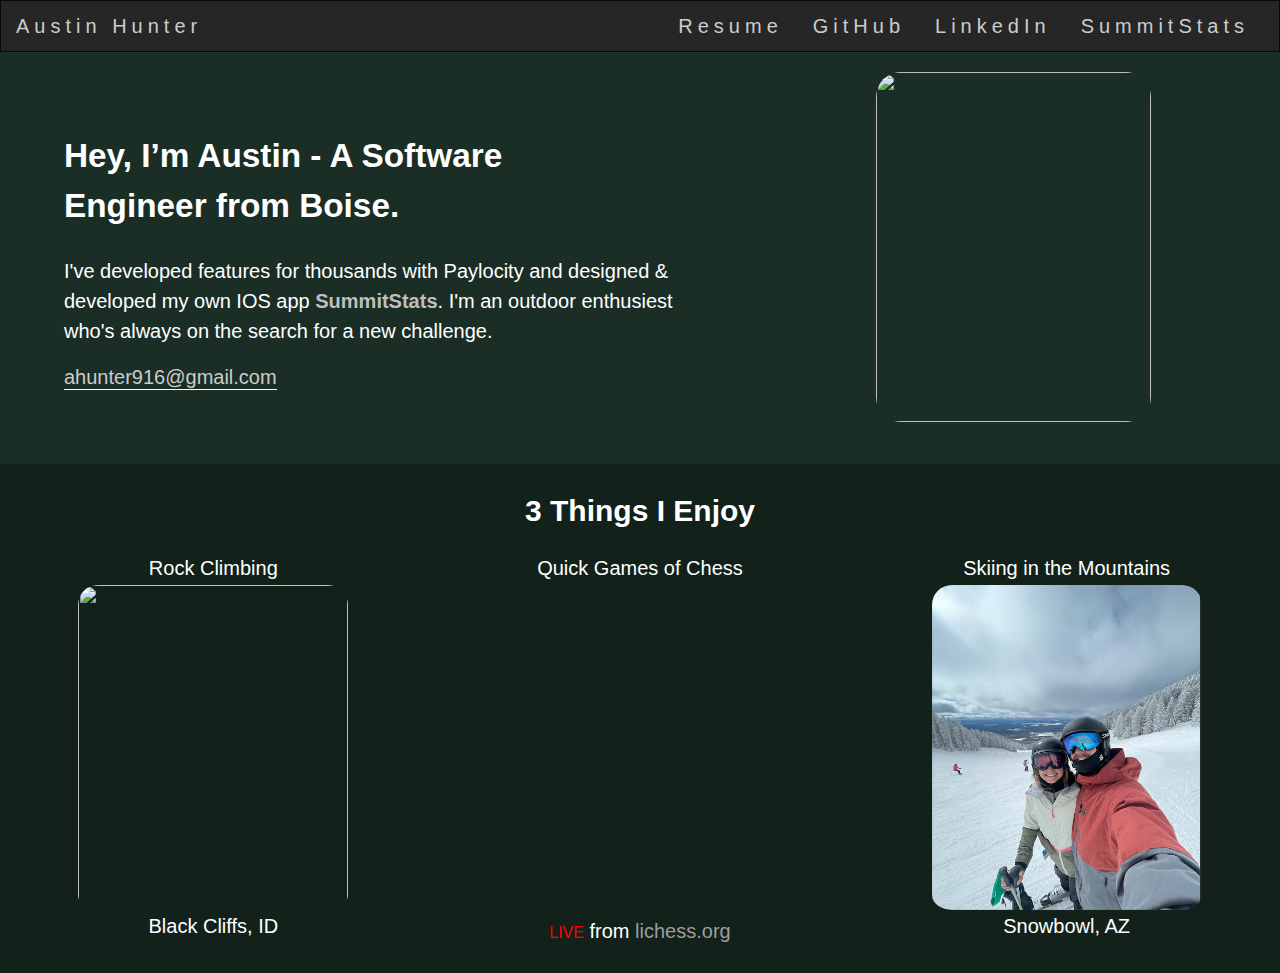
==== commit c5171525: "style updates" ====
--- a/index.html
+++ b/index.html
@@ -33,26 +33,11 @@
       </div>
       <div class="collapse navbar-collapse" id="myNavbar">
         <ul class="nav navbar-nav navbar-right">
-          <li>
-            <a class="navText" href="resources/AustinHunter_Resume.pdf" target="_blank">Resume</a>
-          </li>
+          <li><a class="navText" href="resources/AustinHunter_Resume.pdf" target="_blank">Resume</a></li>
           <li><a class="navText" href="https://github.com/AustinWalkerHunter" target="_blank">GitHub</a></li>
           <li><a class="navText" href="https://www.linkedin.com/in/austin-hunter-182105b3/" target="_blank">LinkedIn</a></li>
-          <li><a class="navText" href="https://apps.apple.com/ca/app/summit-stats/id1643467168?platform=iphone" target="_blank">SummitStats</a></li>
-          <!-- <li class="nav-item dropdown">
-            <a class="nav-link dropdown-toggle" href="#" id="navbarDropdownMenuLink" data-toggle="dropdown" aria-haspopup="true" aria-expanded="false">
-              Side Projects
-            </a>
-            <div class="dropdown-menu">
-              <a class="bottomSpace" href="https://agile-wave-45393.herokuapp.com" target="_blank">Family Website</a>
-              <hr>
-              <a href="http://firebasenotificationsnodejs.simplesite.com/442211471" target="_blank">Push Tutorial</a>
-              <hr>
-              <a href="https://austinwalkerhunter.github.io/JavaScript_Introduction/" target="_blank">JavaScript Intro</a>
-              <hr class="hr">
-            </div>
-          </li> -->
-          </ul>
+          <li><a class="navText summitStatsNav" href="https://apps.apple.com/ca/app/summit-stats/id1643467168?platform=iphone" target="_blank">SummitStats</a></li>
+        </ul>
       </div>
     </div>
   </nav>
@@ -61,8 +46,8 @@
         <div class="col-sm-7 header-content">
           <h1 class="header-title TBspace">Hey, I’m Austin - A Software
             Engineer from Boise.</h1>
-          <p class="aboutMe-content">I've developed features for thousands with Paylocity and designed & developed my own IOS app Summit Stats. I'm an outdoor enthusiest who's always on a search for a new challenge.</p>
-          <div class="aboutMe-email"><a  href = "mailto: ahunter916@gmail.com">ahunter916@gmail.com</a></div>
+          <p class="aboutMe-content">I've developed features for thousands with Paylocity and designed & developed my own IOS app <span ><a class="summitStats" href="https://apps.apple.com/ca/app/summit-stats/id1643467168?platform=iphone" target="_blank">SummitStats</a></li></span>. I'm an outdoor enthusiest who's always on the search for a new challenge.</p>
+          <div class="aboutMe-email"><a class="aboutMe-email-text" href = "mailto: ahunter916@gmail.com">ahunter916@gmail.com</a></div>
         </div>
         <div class="col-sm-5 profilePic-container">
             <img src="resources/profilePic.jpg" class="img-responsive profilePic">
@@ -76,7 +61,7 @@
         <h3 class="enjoy bottom_space"><a id="contentWord" onclick="showHiddenContent()">3 Things I Enjoy</a></h3>
         <div class="col-sm-4">
           <p class="smallBotSpace">Rock Climbing</p>
-          <img src="resources/Rock.jpg" class="pic">
+          <img  class="activityImage" src="resources/Rock.jpg" >
           <p class="bottom_space">Black Cliffs, ID</p>
         </div>
         <div class="col-sm-4" id="chess">
@@ -86,8 +71,8 @@
         </div>
         <div class="col-sm-4">
           <p class="smallBotSpace">Skiing in the Mountains</p>
-          <img src="resources/skiing.png" class="picWider">
-            <p class="bottom_space">Snowbowl, AZ</p>
+          <img class="activityImage" src="resources/skiing.png">
+          <p class="bottom_space">Snowbowl, AZ</p>
         </div>
       </div>
       <div id="hiddenContent">
--- a/resources/css/mainStyles.css
+++ b/resources/css/mainStyles.css
@@ -14,7 +14,7 @@
 }
 
 .navText {
-    color: #e6e6e6 !important;
+    color: #cccccc !important;
     font-size: 15pt;
 }
 
@@ -34,21 +34,43 @@
     max-width: 500px;
     font-weight: 900;
     font-family: 'CircularStd', sans-serif !important;
+    line-height: 1.5;
+}
+
+.summitStats {
+        color: #bfbfbf !important;
+        font-weight: 700;
+}
+
+.summitStats:hover {
+    color: #ff6524 !important;
+}
+
+.summitStatsNav:hover {
+    color: #ff6524 !important;
 }
 
 .aboutMe-content {
     padding-top: 10px;
     font-weight: 300;
     max-width: 700px;
+    line-height: 1.5;
 }
 
 .aboutMe-email {
     margin-top: 20px;
     margin-bottom: 10px;
-    font-weight: 100;
-    color: rgb(223, 223, 223);
     border-bottom: 1px solid white;
     width: fit-content;
+}
+
+a:hover {
+    color: white !important
+}
+
+.aboutMe-email-text {
+    color: #cccccc !important;
+    font-weight: 500;
 }
 
 .profilePic {
@@ -79,15 +101,8 @@
     color: red;
 }
 
-.pic{
-    width: 300px;
-    height: 330px;
-    border-radius: 20px;
-    padding-bottom: 5px;
-}
-
-.picWider{
-    width: 290px;
+.activityImage{
+    width: 270px;
     height: 330px;
     border-radius: 20px;
     padding-bottom: 5px;
@@ -120,6 +135,7 @@
 
 .smallBotSpace{
     margin-bottom: 5px;
+    font-weight: 500;
 }
 .TBspace{
     margin: 15px 0 15px 0;
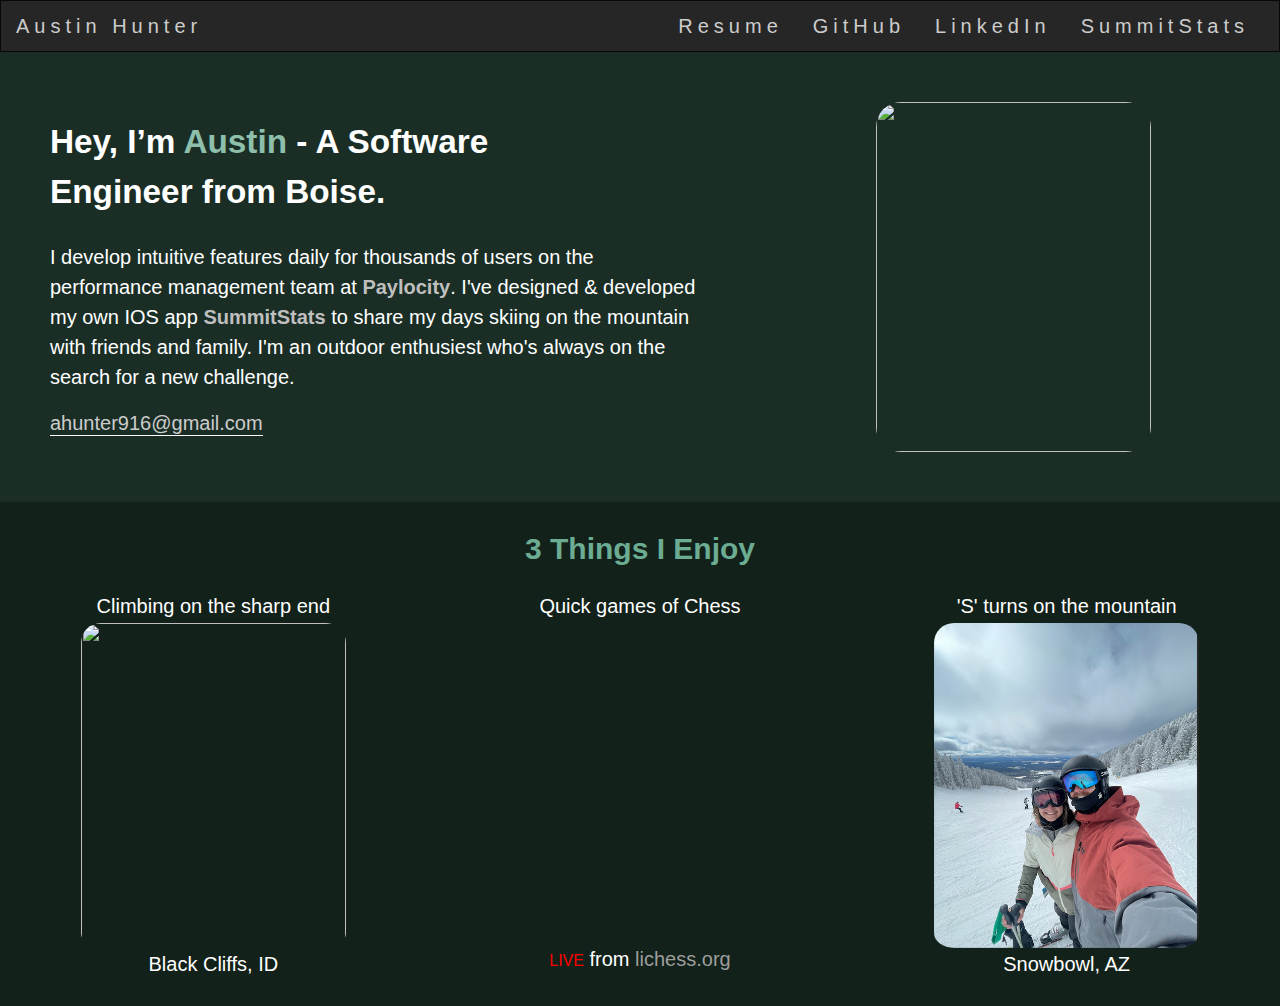
==== commit 59eb1b65: "Updated styles" ====
--- a/index.html
+++ b/index.html
@@ -5,7 +5,7 @@
   <meta charset="utf-8">
   <meta name="viewport" content="width=device-width, initial-scale=1">
   <link rel="stylesheet" href="https://maxcdn.bootstrapcdn.com/bootstrap/3.3.7/css/bootstrap.min.css">
-  <link rel="shortcut icon" type="image/png" href="favicon.ico"/>
+  <link rel="shortcut icon" type="image/png" href="./resources/favicon.ico"/>
   <script src="https://ajax.googleapis.com/ajax/libs/jquery/3.3.1/jquery.min.js"></script>
   <script src="https://maxcdn.bootstrapcdn.com/bootstrap/3.3.7/js/bootstrap.min.js"></script>
   <!-- Global site tag (gtag.js) - Google Analytics -->
@@ -44,9 +44,8 @@
   <div class="container-fluid">
   <div class="header row">
         <div class="col-sm-7 header-content">
-          <h1 class="header-title TBspace">Hey, I’m Austin - A Software
-            Engineer from Boise.</h1>
-          <p class="aboutMe-content">I've developed features for thousands with Paylocity and designed & developed my own IOS app <span ><a class="summitStats" href="https://apps.apple.com/ca/app/summit-stats/id1643467168?platform=iphone" target="_blank">SummitStats</a></li></span>. I'm an outdoor enthusiest who's always on the search for a new challenge.</p>
+          <h1 class="header-title TBspace">Hey, I’m <span class="austin">Austin</span> - A Software Engineer from Boise.</h1>
+          <p class="aboutMe-content">I develop intuitive features daily for thousands of users on the performance management team at <span><a class="paylocity" href="https://www.paylocity.com/" target="_blank">Paylocity</a></li></span>. I've designed & developed my own IOS app <span><a class="summitStats" href="https://apps.apple.com/ca/app/summit-stats/id1643467168?platform=iphone" target="_blank">SummitStats</a></li></span> to share my days skiing on the mountain with friends and family. I'm an outdoor enthusiest who's always on the search for a new challenge.</p>
           <div class="aboutMe-email"><a class="aboutMe-email-text" href = "mailto: ahunter916@gmail.com">ahunter916@gmail.com</a></div>
         </div>
         <div class="col-sm-5 profilePic-container">
@@ -60,17 +59,17 @@
       <div id="normalView">
         <h3 class="enjoy bottom_space"><a id="contentWord" onclick="showHiddenContent()">3 Things I Enjoy</a></h3>
         <div class="col-sm-4">
-          <p class="smallBotSpace">Rock Climbing</p>
+          <p class="smallBotSpace">Climbing on the sharp end</p>
           <img  class="activityImage" src="resources/Rock.jpg" >
           <p class="bottom_space">Black Cliffs, ID</p>
         </div>
         <div class="col-sm-4" id="chess">
-          <p class="smallBotSpace">Quick Games of Chess</p>
-          <iframe src="https://lichess.org/tv/frame?theme=brown&bg=light" style="width: 300px; height: 330px;" allowtransparency="true" frameborder="0"></iframe>
+          <p class="smallBotSpace">Quick games of Chess</p>
+          <iframe src="https://lichess.org/tv/frame?theme=brown&bg=light" style="width: 290px; height: 320px;" allowtransparency="true" frameborder="0"></iframe>
           <p class="bottom_space"><span class="live-text">LIVE</span> from <a href="https://lichess.org/tv">lichess.org</a></p>
         </div>
         <div class="col-sm-4">
-          <p class="smallBotSpace">Skiing in the Mountains</p>
+          <p class="smallBotSpace">'S' turns on the mountain</p>
           <img class="activityImage" src="resources/skiing.png">
           <p class="bottom_space">Snowbowl, AZ</p>
         </div>
--- a/resources/css/mainStyles.css
+++ b/resources/css/mainStyles.css
@@ -21,7 +21,7 @@
 .header-content {
     justify-content: center;
     align-items: center;
-    padding: 5%;
+    padding: 50px;
 }
 
 .header {
@@ -37,6 +37,10 @@
     line-height: 1.5;
 }
 
+.austin {
+    color: #8dbfab
+}
+
 .summitStats {
         color: #bfbfbf !important;
         font-weight: 700;
@@ -44,6 +48,15 @@
 
 .summitStats:hover {
     color: #ff6524 !important;
+}
+
+.paylocity {
+    color: #bfbfbf !important;
+    font-weight: 700;
+}
+
+.paylocity:hover {
+color: white !important;
 }
 
 .summitStatsNav:hover {
@@ -82,7 +95,7 @@
 
 .profilePic-container {
     text-align: center;
-    padding: 20px;
+    padding: 50px;
 }
 
 @media only screen and (max-width: 767px) {
@@ -102,7 +115,7 @@
 }
 
 .activityImage{
-    width: 270px;
+    width: 265px;
     height: 330px;
     border-radius: 20px;
     padding-bottom: 5px;
@@ -176,7 +189,7 @@
 
 #contentWord{
     font-weight: 700;
-    color: white;
+    color: #6cac93;
 }
 
 #hiddenContent{
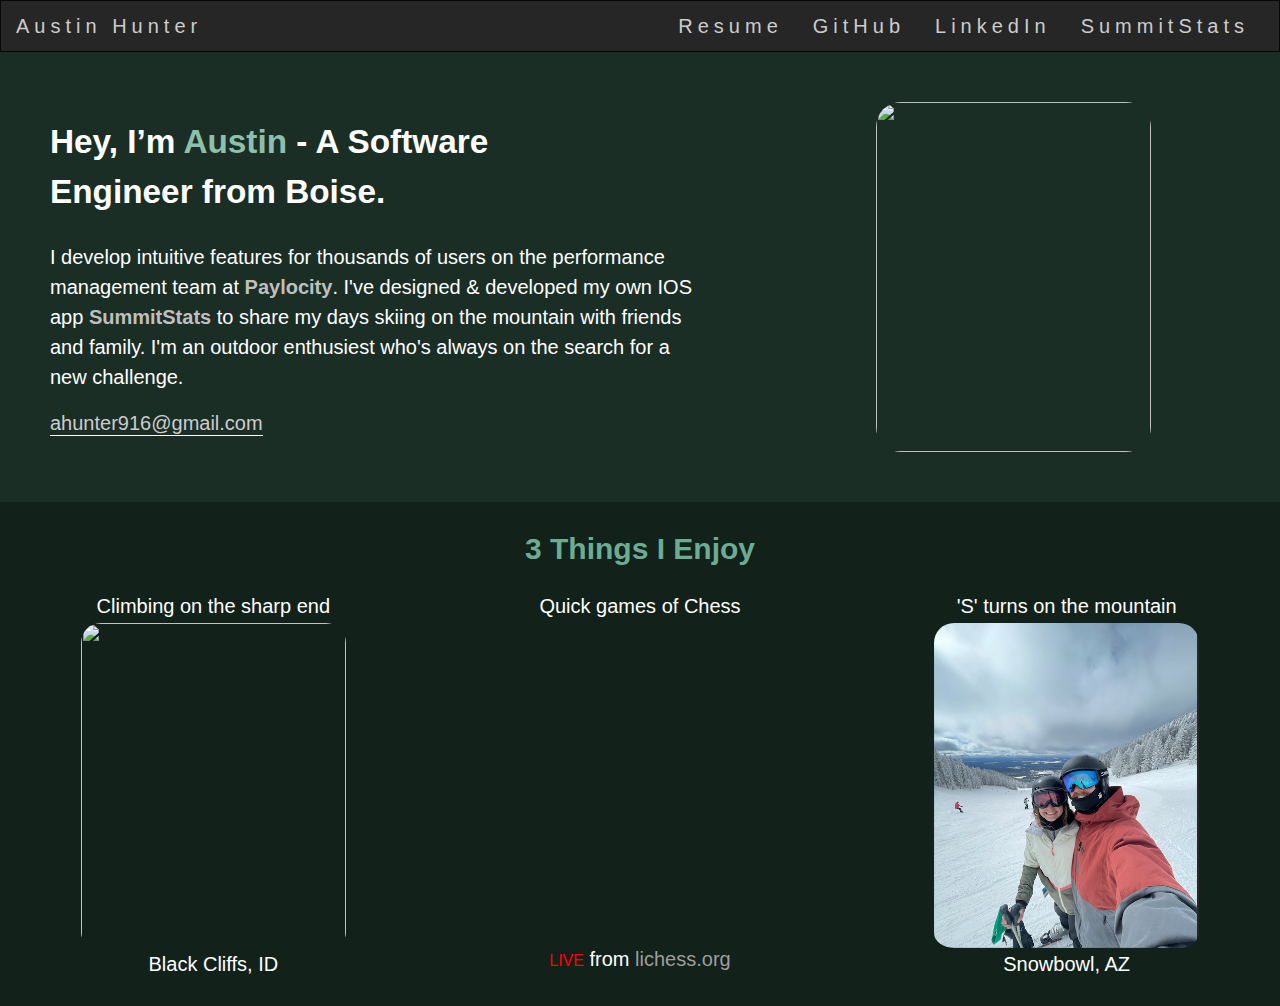
==== commit 2acbbaac: "text change" ====
--- a/index.html
+++ b/index.html
@@ -45,7 +45,7 @@
   <div class="header row">
         <div class="col-sm-7 header-content">
           <h1 class="header-title TBspace">Hey, I’m <span class="austin">Austin</span> - A Software Engineer from Boise.</h1>
-          <p class="aboutMe-content">I develop intuitive features daily for thousands of users on the performance management team at <span><a class="paylocity" href="https://www.paylocity.com/" target="_blank">Paylocity</a></li></span>. I've designed & developed my own IOS app <span><a class="summitStats" href="https://apps.apple.com/ca/app/summit-stats/id1643467168?platform=iphone" target="_blank">SummitStats</a></li></span> to share my days skiing on the mountain with friends and family. I'm an outdoor enthusiest who's always on the search for a new challenge.</p>
+          <p class="aboutMe-content">I develop intuitive features for thousands of users on the performance management team at <span><a class="paylocity" href="https://www.paylocity.com/" target="_blank">Paylocity</a></li></span>. I've designed & developed my own IOS app <span><a class="summitStats" href="https://apps.apple.com/ca/app/summit-stats/id1643467168?platform=iphone" target="_blank">SummitStats</a></li></span> to share my days skiing on the mountain with friends and family. I'm an outdoor enthusiest who's always on the search for a new challenge.</p>
           <div class="aboutMe-email"><a class="aboutMe-email-text" href = "mailto: ahunter916@gmail.com">ahunter916@gmail.com</a></div>
         </div>
         <div class="col-sm-5 profilePic-container">
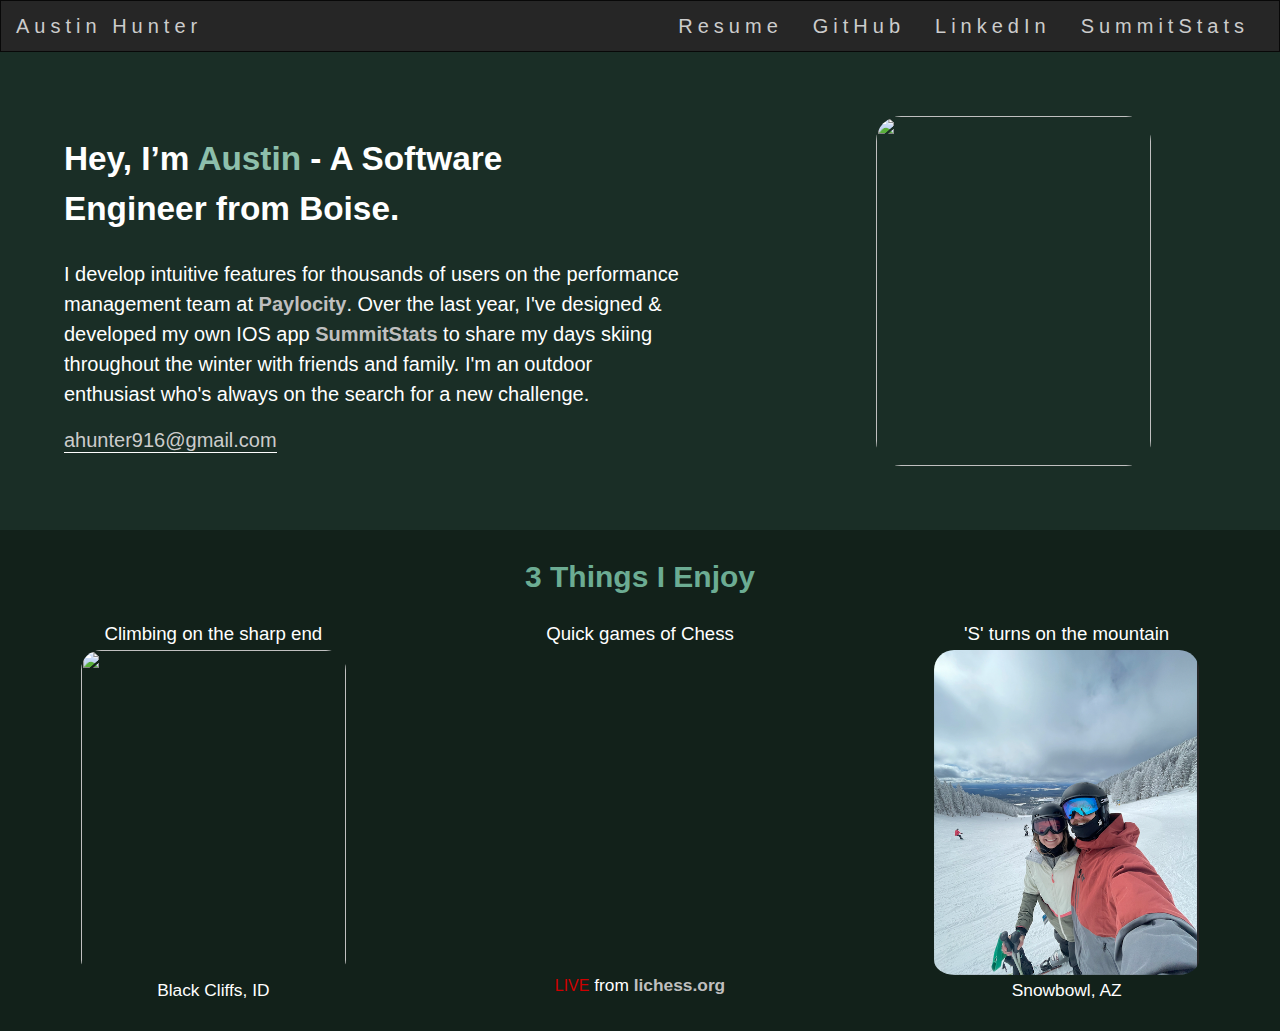
==== commit 4e34be56: "Style updates" ====
--- a/index.html
+++ b/index.html
@@ -45,19 +45,20 @@
   <div class="header row">
         <div class="col-sm-7 header-content">
           <h1 class="header-title TBspace">Hey, I’m <span class="austin">Austin</span> - A Software Engineer from Boise.</h1>
-          <p class="aboutMe-content">I develop intuitive features for thousands of users on the performance management team at <span><a class="paylocity" href="https://www.paylocity.com/" target="_blank">Paylocity</a></li></span>. I've designed & developed my own IOS app <span><a class="summitStats" href="https://apps.apple.com/ca/app/summit-stats/id1643467168?platform=iphone" target="_blank">SummitStats</a></li></span> to share my days skiing on the mountain with friends and family. I'm an outdoor enthusiest who's always on the search for a new challenge.</p>
+          <p class="aboutMe-content">I develop intuitive features for thousands of users on the performance management team at <span><a class="paylocity" href="https://www.paylocity.com/" target="_blank">Paylocity</a></li></span>. Over the last year, I've designed & developed my own IOS app <span><a class="summitStats" href="https://apps.apple.com/ca/app/summit-stats/id1643467168?platform=iphone" target="_blank">SummitStats</a></li></span> to share my days skiing throughout the winter with friends and family. I'm an outdoor enthusiast who's always on the search for a new challenge.</p>
           <div class="aboutMe-email"><a class="aboutMe-email-text" href = "mailto: ahunter916@gmail.com">ahunter916@gmail.com</a></div>
         </div>
+        
         <div class="col-sm-5 profilePic-container">
             <img src="resources/profilePic.jpg" class="img-responsive profilePic">
-         </div>
+        </div>
    </div>
    </div> 
 
   <div class="container-fluid activites-container text-center">
     <div class="row">
       <div id="normalView">
-        <h3 class="enjoy bottom_space"><a id="contentWord" onclick="showHiddenContent()">3 Things I Enjoy</a></h3>
+        <h3 class="enjoyText"><a id="contentWord" onclick="showHiddenContent()">3 Things I Enjoy</a></h3>
         <div class="col-sm-4">
           <p class="smallBotSpace">Climbing on the sharp end</p>
           <img  class="activityImage" src="resources/Rock.jpg" >
@@ -66,7 +67,7 @@
         <div class="col-sm-4" id="chess">
           <p class="smallBotSpace">Quick games of Chess</p>
           <iframe src="https://lichess.org/tv/frame?theme=brown&bg=light" style="width: 290px; height: 320px;" allowtransparency="true" frameborder="0"></iframe>
-          <p class="bottom_space"><span class="live-text">LIVE</span> from <a href="https://lichess.org/tv">lichess.org</a></p>
+          <p class="bottom_space"><span class="live-text">LIVE</span> from <a class="paylocity" href="https://lichess.org/tv">lichess.org</a></p>
         </div>
         <div class="col-sm-4">
           <p class="smallBotSpace">'S' turns on the mountain</p>
--- a/resources/css/mainStyles.css
+++ b/resources/css/mainStyles.css
@@ -21,12 +21,14 @@
 .header-content {
     justify-content: center;
     align-items: center;
-    padding: 50px;
+    padding: 5%;
 }
 
 .header {
     background-color: #1a2e26;
     color: #ffffff;
+    display: flex;
+    align-items: center;
 }
 
 .header-title {
@@ -95,7 +97,7 @@
 
 .profilePic-container {
     text-align: center;
-    padding: 50px;
+    padding: 5%;
 }
 
 @media only screen and (max-width: 767px) {
@@ -111,7 +113,7 @@
 
 .live-text {
     font-size: 12pt;
-    color: red;
+    color: rgb(207, 0, 0);
 }
 
 .activityImage{
@@ -141,20 +143,23 @@
     font-size: 15px;
 }
 
-.enjoy{
+.enjoyText{
     padding-top: 10px;
     font-size: 30px;
+    margin-bottom: 30px;
 }
 
 .smallBotSpace{
     margin-bottom: 5px;
     font-weight: 500;
+    font-size: 14pt;
 }
 .TBspace{
     margin: 15px 0 15px 0;
 }
 .bottom_space{
     margin-bottom: 30px;
+    font-size: 13pt;
 }
 
 .fam{
